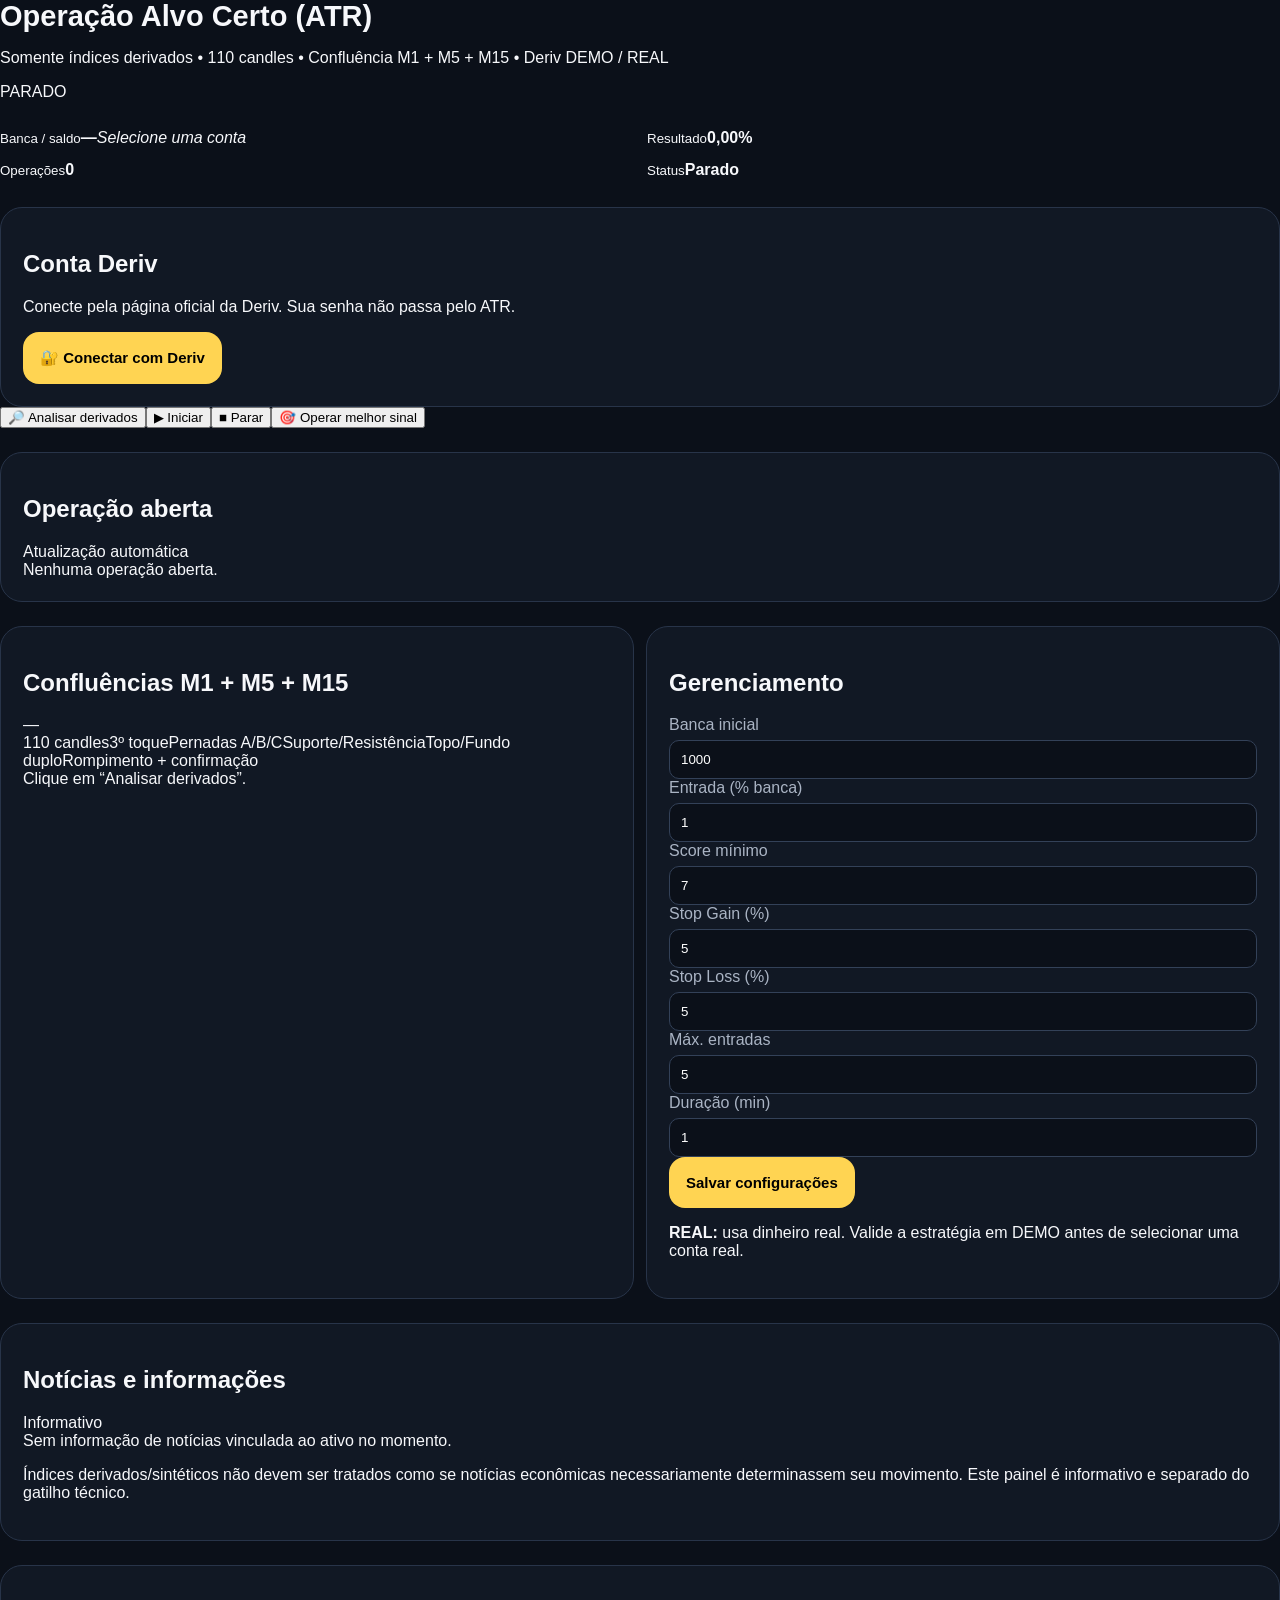
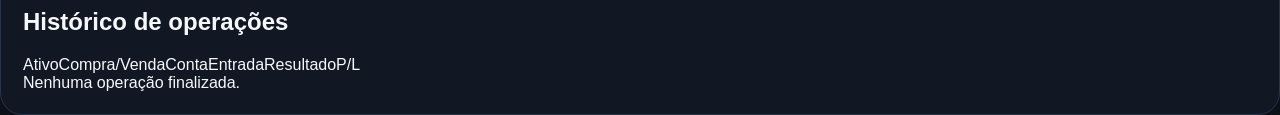
==== static/index.html @ aec1db2e "Update index.html with new structure and metadata" ====
<!doctype html><html lang="pt-BR"><head><meta charset="utf-8"><meta name="viewport" content="width=device-width,initial-scale=1"><meta name="theme-color" content="#10131a"><link rel="manifest" href="/static/manifest.json"><link rel="stylesheet" href="/static/style.css"><title>Operação Alvo Certo (ATR)</title></head><body><div class="wrap">
<header><div><h1>Operação Alvo Certo <span>(ATR)</span></h1><p>Somente índices derivados • 110 candles • Confluência M1 + M5 + M15 • Deriv DEMO / REAL</p></div><div id="robotBadge" class="badge off">PARADO</div></header>
<section class="cards"><article><small>Banca / saldo</small><strong id="balance">—</strong><em id="balanceMode">Selecione uma conta</em></article><article><small>Resultado</small><strong id="pnl">0,00%</strong></article><article><small>Operações</small><strong id="entries">0</strong></article><article><small>Status</small><strong id="status">Parado</strong></article></section>
<section class="panel account"><h2>Conta Deriv</h2><div id="derivDisconnected"><p class="note">Conecte pela página oficial da Deriv. Sua senha não passa pelo ATR.</p><button class="primary" onclick="location.href='/auth/login'">🔐 Conectar com Deriv</button></div><div id="derivConnected" style="display:none"><label>Conta<select id="derivAccount" onchange="selectDerivAccount()"></select></label><p id="accountMode" class="note">Nenhuma conta selecionada.</p><button onclick="logoutDeriv()">Desconectar</button></div></section>
<section class="toolbar"><button class="primary" onclick="scan()">🔎 Analisar derivados</button><button onclick="startRobot()">▶ Iniciar</button><button onclick="stopRobot()">■ Parar</button><button class="trade" onclick="derivTrade()">🎯 Operar melhor sinal</button></section>
<section class="open-panel panel"><div class="panel-title"><h2>Operação aberta</h2><span>Atualização automática</span></div><div id="openTrade" class="empty">Nenhuma operação aberta.</div></section>
<section class="grid"><article class="panel"><div class="panel-title"><h2>Confluências M1 + M5 + M15</h2><span id="lastScan">—</span></div><div class="strategy-tags"><span>110 candles</span><span>3º toque</span><span>Pernadas A/B/C</span><span>Suporte/Resistência</span><span>Topo/Fundo duplo</span><span>Rompimento + confirmação</span></div><div id="signals" class="signals"><div class="empty">Clique em “Analisar derivados”.</div></div></article>
<article class="panel"><h2>Gerenciamento</h2><form id="cfg" onsubmit="saveConfig(event)"><label>Banca inicial <input id="banca" type="number" step="0.01" value="1000"></label><label>Entrada (% banca) <input id="percent" type="number" step="0.1" value="1"></label><label>Score mínimo <input id="score" type="number" min="1" max="10" value="7"></label><label>Stop Gain (%) <input id="sg" type="number" step="0.1" value="5"></label><label>Stop Loss (%) <input id="sl" type="number" step="0.1" value="5"></label><label>Máx. entradas <input id="maxe" type="number" value="5"></label><label>Duração (min) <input id="dur" type="number" value="1"></label><button class="primary" type="submit">Salvar configurações</button></form><p class="note"><strong>REAL:</strong> usa dinheiro real. Valide a estratégia em DEMO antes de selecionar uma conta real.</p></article></section>
<section class="panel news"><div class="panel-title"><h2>Notícias e informações</h2><span>Informativo</span></div><div id="news"><div class="empty">Sem informação de notícias vinculada ao ativo no momento.</div></div><p class="note">Índices derivados/sintéticos não devem ser tratados como se notícias econômicas necessariamente determinassem seu movimento. Este painel é informativo e separado do gatilho técnico.</p></section>
<section class="panel"><h2>Histórico de operações</h2><div class="history-head"><span>Ativo</span><span>Compra/Venda</span><span>Conta</span><span>Entrada</span><span>Resultado</span><span>P/L</span></div><div id="history" class="history"><div class="empty">Nenhuma operação finalizada.</div></div></section>
</div><script src="/static/app.js"></script></body></html>
---- static/style.css ----
*{box-sizing:border-box}body{margin:0;background:#0b1019;color:#f7f8fb;font-family:Arial,sans-serif}main{max-width:820px;margin:auto;padding:28px 18px 60px}h1{font-size:29px;margin:0 0 5px}.sub,.muted{color:#9da9bb}.cards{display:grid;grid-template-columns:1fr 1fr;gap:14px;margin:28px 0}.cards div,.panel{background:#111824;border:1px solid #283449;border-radius:22px;padding:22px}.cards span{display:block;color:#9da9bb;margin-bottom:10px}.cards b{font-size:27px}.buttons{display:grid;grid-template-columns:2fr 1fr 1fr;gap:12px}.buttons button,.panel button{border:0;border-radius:16px;padding:17px;font-weight:700;font-size:15px;cursor:pointer}.gold{background:#ffd452}.buy{grid-column:1/-1;background:#f5f6f8;color:#121722}.buy:disabled{opacity:.4}.panel{margin-top:24px}.opp{padding:14px 0;border-bottom:1px solid #283449}.tag{display:inline-block;padding:5px 9px;border-radius:9px;background:#202b3c;font-weight:700}.grid{display:grid;grid-template-columns:1fr 1fr;gap:12px}.grid label{color:#aab4c4}.grid input{width:100%;margin-top:6px;background:#0b1019;border:1px solid #334158;border-radius:10px;padding:11px;color:white}.check{display:block;margin:18px 0}.panel button{background:#ffd452}.danger{color:#ff8c8c}#toast{position:fixed;left:50%;bottom:22px;transform:translateX(-50%);background:#202b3c;padding:12px 18px;border-radius:12px;display:none;max-width:90%}@media(max-width:600px){.cards b{font-size:22px}.buttons{grid-template-columns:1fr 1fr}.gold{grid-column:1/-1}.grid{grid-template-columns:1fr}}
.grid select{width:100%;margin-top:6px;background:#0b1019;border:1px solid #334158;border-radius:10px;padding:11px;color:white}h3{margin-top:24px}
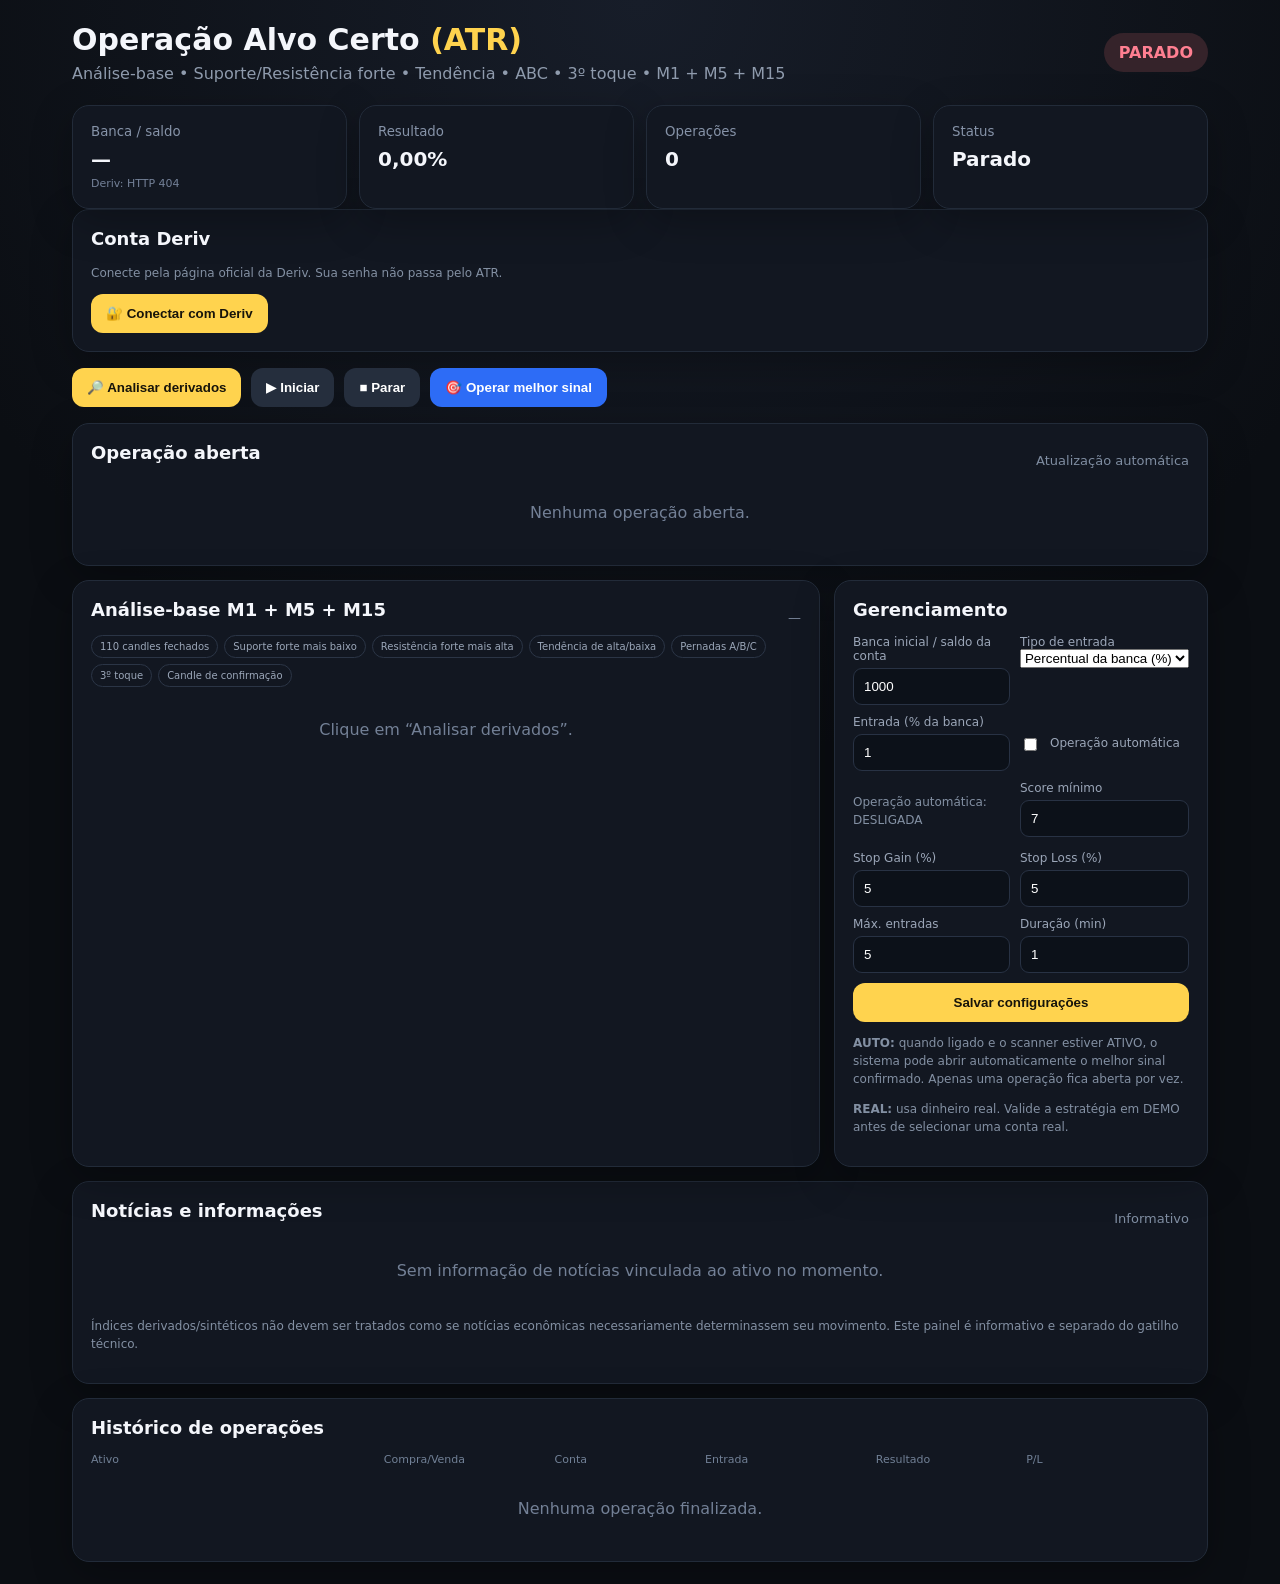
==== commit 8d836c48: "Revise index.html content and layout Updated content and structure in index.html for improved clarit" ====
--- a/static/index.html
+++ b/static/index.html
@@ -1,11 +1,141 @@
-<!doctype html><html lang="pt-BR"><head><meta charset="utf-8"><meta name="viewport" content="width=device-width,initial-scale=1"><meta name="theme-color" content="#10131a"><link rel="manifest" href="/static/manifest.json"><link rel="stylesheet" href="/static/style.css"><title>Operação Alvo Certo (ATR)</title></head><body><div class="wrap">
-<header><div><h1>Operação Alvo Certo <span>(ATR)</span></h1><p>Somente índices derivados • 110 candles • Confluência M1 + M5 + M15 • Deriv DEMO / REAL</p></div><div id="robotBadge" class="badge off">PARADO</div></header>
-<section class="cards"><article><small>Banca / saldo</small><strong id="balance">—</strong><em id="balanceMode">Selecione uma conta</em></article><article><small>Resultado</small><strong id="pnl">0,00%</strong></article><article><small>Operações</small><strong id="entries">0</strong></article><article><small>Status</small><strong id="status">Parado</strong></article></section>
-<section class="panel account"><h2>Conta Deriv</h2><div id="derivDisconnected"><p class="note">Conecte pela página oficial da Deriv. Sua senha não passa pelo ATR.</p><button class="primary" onclick="location.href='/auth/login'">🔐 Conectar com Deriv</button></div><div id="derivConnected" style="display:none"><label>Conta<select id="derivAccount" onchange="selectDerivAccount()"></select></label><p id="accountMode" class="note">Nenhuma conta selecionada.</p><button onclick="logoutDeriv()">Desconectar</button></div></section>
-<section class="toolbar"><button class="primary" onclick="scan()">🔎 Analisar derivados</button><button onclick="startRobot()">▶ Iniciar</button><button onclick="stopRobot()">■ Parar</button><button class="trade" onclick="derivTrade()">🎯 Operar melhor sinal</button></section>
-<section class="open-panel panel"><div class="panel-title"><h2>Operação aberta</h2><span>Atualização automática</span></div><div id="openTrade" class="empty">Nenhuma operação aberta.</div></section>
-<section class="grid"><article class="panel"><div class="panel-title"><h2>Confluências M1 + M5 + M15</h2><span id="lastScan">—</span></div><div class="strategy-tags"><span>110 candles</span><span>3º toque</span><span>Pernadas A/B/C</span><span>Suporte/Resistência</span><span>Topo/Fundo duplo</span><span>Rompimento + confirmação</span></div><div id="signals" class="signals"><div class="empty">Clique em “Analisar derivados”.</div></div></article>
-<article class="panel"><h2>Gerenciamento</h2><form id="cfg" onsubmit="saveConfig(event)"><label>Banca inicial <input id="banca" type="number" step="0.01" value="1000"></label><label>Entrada (% banca) <input id="percent" type="number" step="0.1" value="1"></label><label>Score mínimo <input id="score" type="number" min="1" max="10" value="7"></label><label>Stop Gain (%) <input id="sg" type="number" step="0.1" value="5"></label><label>Stop Loss (%) <input id="sl" type="number" step="0.1" value="5"></label><label>Máx. entradas <input id="maxe" type="number" value="5"></label><label>Duração (min) <input id="dur" type="number" value="1"></label><button class="primary" type="submit">Salvar configurações</button></form><p class="note"><strong>REAL:</strong> usa dinheiro real. Valide a estratégia em DEMO antes de selecionar uma conta real.</p></article></section>
-<section class="panel news"><div class="panel-title"><h2>Notícias e informações</h2><span>Informativo</span></div><div id="news"><div class="empty">Sem informação de notícias vinculada ao ativo no momento.</div></div><p class="note">Índices derivados/sintéticos não devem ser tratados como se notícias econômicas necessariamente determinassem seu movimento. Este painel é informativo e separado do gatilho técnico.</p></section>
-<section class="panel"><h2>Histórico de operações</h2><div class="history-head"><span>Ativo</span><span>Compra/Venda</span><span>Conta</span><span>Entrada</span><span>Resultado</span><span>P/L</span></div><div id="history" class="history"><div class="empty">Nenhuma operação finalizada.</div></div></section>
-</div><script src="/static/app.js"></script></body></html>
+<!doctype html>
+<html lang="pt-BR">
+<head>
+  <meta charset="utf-8">
+  <meta name="viewport" content="width=device-width,initial-scale=1">
+  <meta name="theme-color" content="#10131a">
+  <link rel="manifest" href="/static/manifest.json">
+  <link rel="stylesheet" href="/static/style.css">
+  <title>Operação Alvo Certo (ATR)</title>
+</head>
+<body>
+<div class="wrap">
+  <header>
+    <div>
+      <h1>Operação Alvo Certo <span>(ATR)</span></h1>
+      <p>Análise-base • Suporte/Resistência forte • Tendência • ABC • 3º toque • M1 + M5 + M15</p>
+    </div>
+    <div id="robotBadge" class="badge off">PARADO</div>
+  </header>
+
+  <section class="cards">
+    <article><small>Banca / saldo</small><strong id="balance">—</strong><em id="balanceMode">Selecione uma conta</em></article>
+    <article><small>Resultado</small><strong id="pnl">0,00%</strong></article>
+    <article><small>Operações</small><strong id="entries">0</strong></article>
+    <article><small>Status</small><strong id="status">Parado</strong></article>
+  </section>
+
+  <section class="panel account">
+    <h2>Conta Deriv</h2>
+    <div id="derivDisconnected">
+      <p class="note">Conecte pela página oficial da Deriv. Sua senha não passa pelo ATR.</p>
+      <button class="primary" onclick="location.href='/auth/login'">🔐 Conectar com Deriv</button>
+    </div>
+    <div id="derivConnected" style="display:none">
+      <label>Conta
+        <select id="derivAccount" onchange="selectDerivAccount()"></select>
+      </label>
+      <p id="accountMode" class="note">Nenhuma conta selecionada.</p>
+      <button onclick="logoutDeriv()">Desconectar</button>
+    </div>
+  </section>
+
+  <section class="toolbar">
+    <button class="primary" onclick="scan()">🔎 Analisar derivados</button>
+    <button onclick="startRobot()">▶ Iniciar</button>
+    <button onclick="stopRobot()">■ Parar</button>
+    <button class="trade" onclick="derivTrade()">🎯 Operar melhor sinal</button>
+  </section>
+
+  <section class="open-panel panel">
+    <div class="panel-title"><h2>Operação aberta</h2><span>Atualização automática</span></div>
+    <div id="openTrade" class="empty">Nenhuma operação aberta.</div>
+  </section>
+
+  <section class="grid">
+    <article class="panel">
+      <div class="panel-title">
+        <h2>Análise-base M1 + M5 + M15</h2>
+        <span id="lastScan">—</span>
+      </div>
+      <div class="strategy-tags">
+        <span>110 candles fechados</span>
+        <span>Suporte forte mais baixo</span>
+        <span>Resistência forte mais alta</span>
+        <span>Tendência de alta/baixa</span>
+        <span>Pernadas A/B/C</span>
+        <span>3º toque</span>
+        <span>Candle de confirmação</span>
+      </div>
+      <div id="signals" class="signals"><div class="empty">Clique em “Analisar derivados”.</div></div>
+    </article>
+
+    <article class="panel">
+      <h2>Gerenciamento</h2>
+      <form id="cfg" onsubmit="saveConfig(event)">
+        <label>Banca inicial / saldo da conta
+          <input id="banca" type="number" step="0.01" value="1000" readonly>
+        </label>
+
+        <label>Tipo de entrada
+          <select id="entradaTipo" onchange="syncEntryUI()">
+            <option value="percentual">Percentual da banca (%)</option>
+            <option value="valor">Valor fixo</option>
+          </select>
+        </label>
+
+        <label id="percentWrap">Entrada (% da banca)
+          <input id="percent" type="number" min="0.01" step="0.01" value="1">
+        </label>
+
+        <label id="valorEntradaWrap" style="display:none">Valor fixo da entrada
+          <input id="valorEntrada" type="number" min="0.01" step="0.01" value="1">
+        </label>
+
+        <label style="display:flex;align-items:center;gap:10px">
+          <input id="operacaoAutomatica" type="checkbox" style="width:auto">
+          Operação automática
+        </label>
+        <p id="autoTradeStatus" class="note">Operação automática: DESLIGADA</p>
+
+        <label>Score mínimo
+          <input id="score" type="number" min="1" max="10" value="7">
+        </label>
+        <label>Stop Gain (%)
+          <input id="sg" type="number" min="0.1" step="0.1" value="5">
+        </label>
+        <label>Stop Loss (%)
+          <input id="sl" type="number" min="0.1" step="0.1" value="5">
+        </label>
+        <label>Máx. entradas
+          <input id="maxe" type="number" min="1" value="5">
+        </label>
+        <label>Duração (min)
+          <input id="dur" type="number" min="1" value="1">
+        </label>
+
+        <button class="primary" type="submit">Salvar configurações</button>
+      </form>
+      <p class="note"><strong>AUTO:</strong> quando ligado e o scanner estiver ATIVO, o sistema pode abrir automaticamente o melhor sinal confirmado. Apenas uma operação fica aberta por vez.</p>
+      <p class="note"><strong>REAL:</strong> usa dinheiro real. Valide a estratégia em DEMO antes de selecionar uma conta real.</p>
+    </article>
+  </section>
+
+  <section class="panel news">
+    <div class="panel-title"><h2>Notícias e informações</h2><span>Informativo</span></div>
+    <div id="news"><div class="empty">Sem informação de notícias vinculada ao ativo no momento.</div></div>
+    <p class="note">Índices derivados/sintéticos não devem ser tratados como se notícias econômicas necessariamente determinassem seu movimento. Este painel é informativo e separado do gatilho técnico.</p>
+  </section>
+
+  <section class="panel">
+    <h2>Histórico de operações</h2>
+    <div class="history-head">
+      <span>Ativo</span><span>Compra/Venda</span><span>Conta</span><span>Entrada</span><span>Resultado</span><span>P/L</span>
+    </div>
+    <div id="history" class="history"><div class="empty">Nenhuma operação finalizada.</div></div>
+  </section>
+</div>
+
+<script src="/static/app.js?v=4"></script>
+</body>
+</html>
--- a/static/style.css
+++ b/static/style.css
@@ -1,2 +1,16 @@
-*{box-sizing:border-box}body{margin:0;background:#0b1019;color:#f7f8fb;font-family:Arial,sans-serif}main{max-width:820px;margin:auto;padding:28px 18px 60px}h1{font-size:29px;margin:0 0 5px}.sub,.muted{color:#9da9bb}.cards{display:grid;grid-template-columns:1fr 1fr;gap:14px;margin:28px 0}.cards div,.panel{background:#111824;border:1px solid #283449;border-radius:22px;padding:22px}.cards span{display:block;color:#9da9bb;margin-bottom:10px}.cards b{font-size:27px}.buttons{display:grid;grid-template-columns:2fr 1fr 1fr;gap:12px}.buttons button,.panel button{border:0;border-radius:16px;padding:17px;font-weight:700;font-size:15px;cursor:pointer}.gold{background:#ffd452}.buy{grid-column:1/-1;background:#f5f6f8;color:#121722}.buy:disabled{opacity:.4}.panel{margin-top:24px}.opp{padding:14px 0;border-bottom:1px solid #283449}.tag{display:inline-block;padding:5px 9px;border-radius:9px;background:#202b3c;font-weight:700}.grid{display:grid;grid-template-columns:1fr 1fr;gap:12px}.grid label{color:#aab4c4}.grid input{width:100%;margin-top:6px;background:#0b1019;border:1px solid #334158;border-radius:10px;padding:11px;color:white}.check{display:block;margin:18px 0}.panel button{background:#ffd452}.danger{color:#ff8c8c}#toast{position:fixed;left:50%;bottom:22px;transform:translateX(-50%);background:#202b3c;padding:12px 18px;border-radius:12px;display:none;max-width:90%}@media(max-width:600px){.cards b{font-size:22px}.buttons{grid-template-columns:1fr 1fr}.gold{grid-column:1/-1}.grid{grid-template-columns:1fr}}
-.grid select{width:100%;margin-top:6px;background:#0b1019;border:1px solid #334158;border-radius:10px;padding:11px;color:white}h3{margin-top:24px}
+
+:root{font-family:Inter,system-ui,Arial,sans-serif;color:#f4f6fb;background:#0b0e13}
+*{box-sizing:border-box} body{margin:0;background:radial-gradient(circle at top,#171d29,#0b0e13 45%);min-height:100vh}
+.wrap{max-width:1180px;margin:auto;padding:22px} header{display:flex;align-items:center;justify-content:space-between;gap:20px;margin-bottom:22px}
+h1{font-size:30px;margin:0}h1 span{color:#ffd34e}header p{color:#8f9bad;margin:7px 0 0}
+.badge{padding:10px 15px;border-radius:999px;font-weight:800}.badge.off{background:#35232a;color:#ff7f91}.badge.on{background:#153727;color:#55e69c}
+.cards{display:grid;grid-template-columns:repeat(4,1fr);gap:12px}.cards article,.panel{background:#121721;border:1px solid #222b39;border-radius:17px;padding:18px;box-shadow:0 12px 40px #0004}
+.cards small{display:block;color:#8693a8;margin-bottom:8px}.cards strong{font-size:20px}
+.toolbar{display:flex;gap:10px;flex-wrap:wrap;margin:16px 0}.toolbar button,button{border:0;border-radius:12px;padding:12px 15px;background:#252e3d;color:#fff;font-weight:800;cursor:pointer}
+button.primary{background:#ffd34e;color:#17140a}button.trade{background:#2d6cf6}
+.grid{display:grid;grid-template-columns:1.6fr .8fr;gap:14px;margin-bottom:14px}.panel h2{margin:0 0 15px;font-size:18px}.panel-title{display:flex;justify-content:space-between;align-items:center}.panel-title span{color:#7f8da1;font-size:13px}
+.signal{display:grid;grid-template-columns:1fr auto;gap:10px;padding:14px 0;border-bottom:1px solid #202837}.signal:last-child{border:0}.symbol{font-weight:850;font-size:17px}.meta{font-size:12px;color:#8793a5;margin-top:5px}.score{font-size:20px;font-weight:900}.call{color:#4ee89b}.put{color:#ff687b}.reasons{color:#9aa7ba;font-size:12px;margin-top:6px;line-height:1.5}
+form{display:grid;grid-template-columns:1fr 1fr;gap:10px}label{font-size:12px;color:#9ba6b8}input{width:100%;margin-top:5px;padding:10px;background:#0c1119;color:#fff;border:1px solid #283244;border-radius:9px}form button{grid-column:1/-1}
+.note{font-size:12px;color:#8390a3;line-height:1.5}.history-row{display:grid;grid-template-columns:1.4fr .8fr .8fr .8fr .8fr;gap:8px;border-bottom:1px solid #202837;padding:10px 0;font-size:13px}.empty{color:#738096;padding:25px;text-align:center}
+@media(max-width:800px){.cards{grid-template-columns:1fr 1fr}.grid{grid-template-columns:1fr}header{align-items:flex-start}h1{font-size:24px}.history-row{grid-template-columns:1fr 1fr}.history-row span:nth-child(n+3){font-size:12px}.toolbar button{flex:1 1 45%}}
+.cards article em{display:block;color:#748198;font-size:11px;font-style:normal;margin-top:6px}.account{margin-bottom:16px}.account select{width:100%;margin-top:6px;padding:11px;background:#0c1119;color:#fff;border:1px solid #283244;border-radius:9px}.open-panel{margin-bottom:14px}.open-trade{display:grid;grid-template-columns:repeat(5,1fr);gap:10px}.open-trade>div{background:#0c1119;border:1px solid #263043;border-radius:12px;padding:12px}.open-trade small,.open-trade span{display:block;color:#7f8da1;font-size:11px}.open-trade strong{display:block;margin:6px 0;font-size:16px}.strategy-tags{display:flex;gap:6px;flex-wrap:wrap;margin-bottom:8px}.strategy-tags span{font-size:10px;padding:5px 8px;border:1px solid #2b3546;border-radius:999px;color:#9ba7b9}.news{margin-bottom:14px}.news-item{padding:10px 0;border-bottom:1px solid #202837}.news-item span{float:right;color:#7f8da1;font-size:11px}.news-item p{color:#9aa7ba;font-size:12px}.history-head,.history-row{display:grid;grid-template-columns:1.4fr .8fr .7fr .8fr .7fr .8fr;gap:8px}.history-head{color:#718096;font-size:11px;padding:0 0 8px}.history-row{border-bottom:1px solid #202837;padding:10px 0;font-size:13px}@media(max-width:800px){.open-trade{grid-template-columns:1fr 1fr}.history-head{display:none}.history-row{grid-template-columns:1fr 1fr}.open-trade>div:last-child{grid-column:1/-1}}
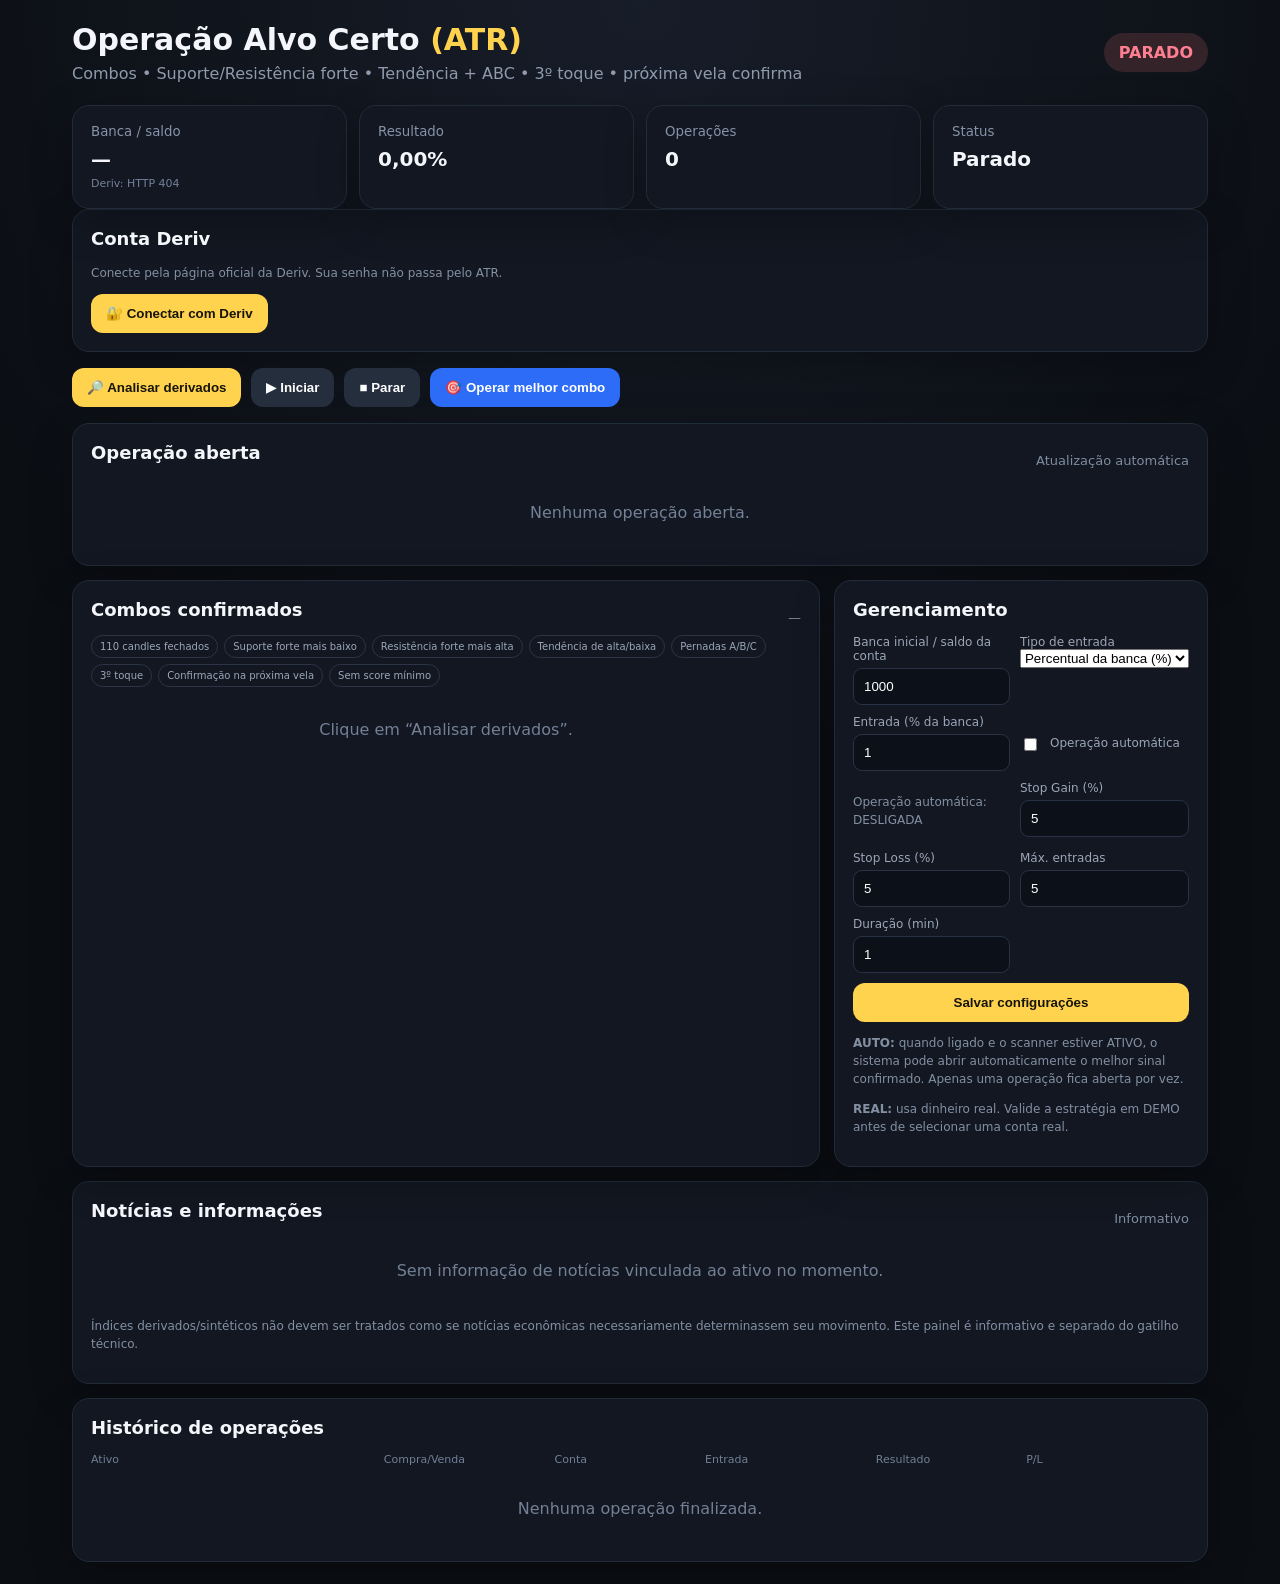
==== commit c79816b5: "Update index.html content and script version" ====
--- a/static/index.html
+++ b/static/index.html
@@ -13,7 +13,7 @@
   <header>
     <div>
       <h1>Operação Alvo Certo <span>(ATR)</span></h1>
-      <p>Análise-base • Suporte/Resistência forte • Tendência • ABC • 3º toque • M1 + M5 + M15</p>
+      <p>Combos • Suporte/Resistência forte • Tendência + ABC • 3º toque • próxima vela confirma</p>
     </div>
     <div id="robotBadge" class="badge off">PARADO</div>
   </header>
@@ -44,7 +44,7 @@
     <button class="primary" onclick="scan()">🔎 Analisar derivados</button>
     <button onclick="startRobot()">▶ Iniciar</button>
     <button onclick="stopRobot()">■ Parar</button>
-    <button class="trade" onclick="derivTrade()">🎯 Operar melhor sinal</button>
+    <button class="trade" onclick="derivTrade()">🎯 Operar melhor combo</button>
   </section>
 
   <section class="open-panel panel">
@@ -55,7 +55,7 @@
   <section class="grid">
     <article class="panel">
       <div class="panel-title">
-        <h2>Análise-base M1 + M5 + M15</h2>
+        <h2>Combos confirmados</h2>
         <span id="lastScan">—</span>
       </div>
       <div class="strategy-tags">
@@ -65,7 +65,7 @@
         <span>Tendência de alta/baixa</span>
         <span>Pernadas A/B/C</span>
         <span>3º toque</span>
-        <span>Candle de confirmação</span>
+        <span>Confirmação na próxima vela</span><span>Sem score mínimo</span>
       </div>
       <div id="signals" class="signals"><div class="empty">Clique em “Analisar derivados”.</div></div>
     </article>
@@ -97,10 +97,6 @@
           Operação automática
         </label>
         <p id="autoTradeStatus" class="note">Operação automática: DESLIGADA</p>
-
-        <label>Score mínimo
-          <input id="score" type="number" min="1" max="10" value="7">
-        </label>
         <label>Stop Gain (%)
           <input id="sg" type="number" min="0.1" step="0.1" value="5">
         </label>
@@ -136,6 +132,6 @@
   </section>
 </div>
 
-<script src="/static/app.js?v=4"></script>
+<script src="/static/app.js?v=5"></script>
 </body>
 </html>
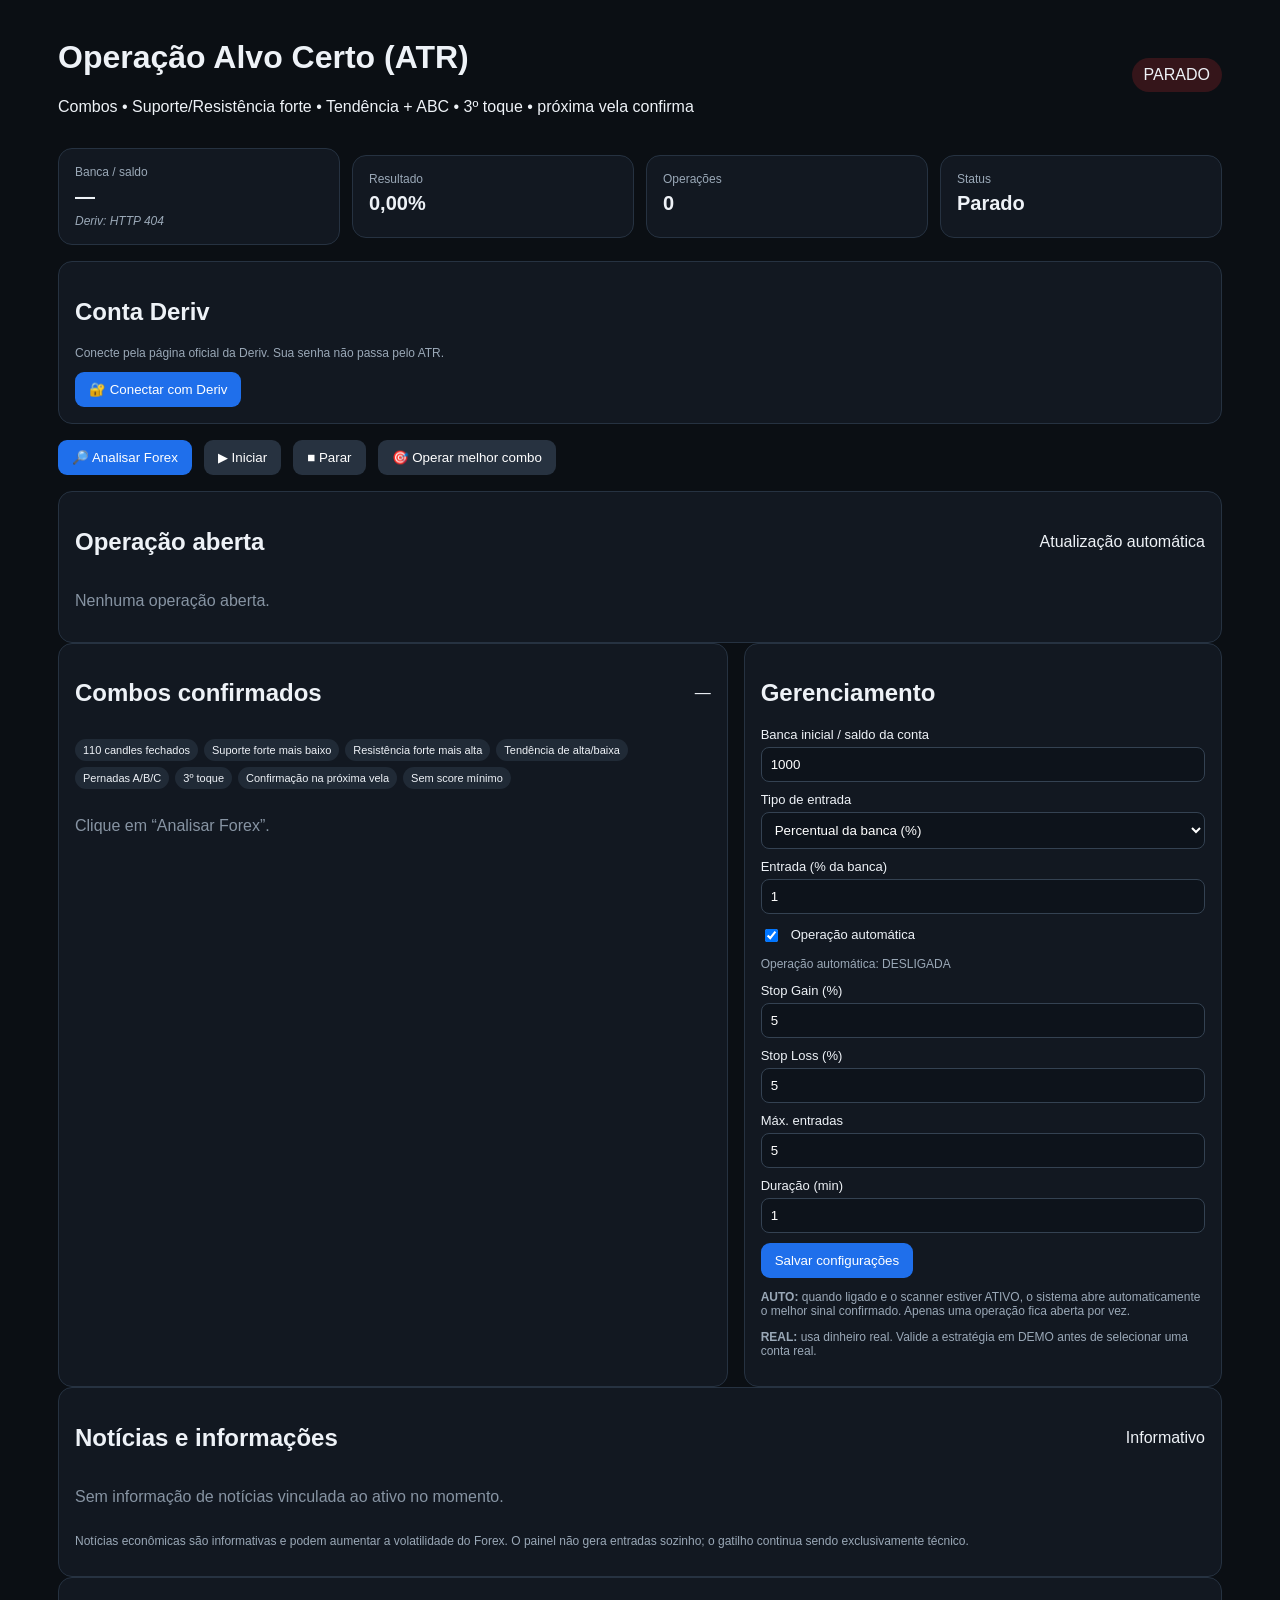
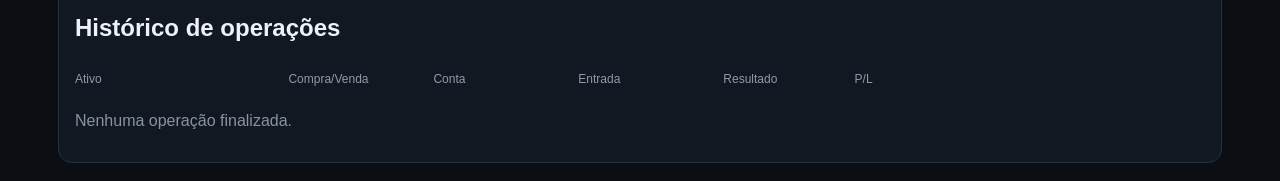
==== commit ae205225: "Update text for Forex analysis and auto operation" ====
--- a/static/index.html
+++ b/static/index.html
@@ -41,7 +41,7 @@
   </section>
 
   <section class="toolbar">
-    <button class="primary" onclick="scan()">🔎 Analisar derivados</button>
+    <button class="primary" onclick="scan()">🔎 Analisar Forex</button>
     <button onclick="startRobot()">▶ Iniciar</button>
     <button onclick="stopRobot()">■ Parar</button>
     <button class="trade" onclick="derivTrade()">🎯 Operar melhor combo</button>
@@ -67,7 +67,7 @@
         <span>3º toque</span>
         <span>Confirmação na próxima vela</span><span>Sem score mínimo</span>
       </div>
-      <div id="signals" class="signals"><div class="empty">Clique em “Analisar derivados”.</div></div>
+      <div id="signals" class="signals"><div class="empty">Clique em “Analisar Forex”.</div></div>
     </article>
 
     <article class="panel">
@@ -93,7 +93,7 @@
         </label>
 
         <label style="display:flex;align-items:center;gap:10px">
-          <input id="operacaoAutomatica" type="checkbox" style="width:auto">
+          <input id="operacaoAutomatica" type="checkbox" style="width:auto" checked>
           Operação automática
         </label>
         <p id="autoTradeStatus" class="note">Operação automática: DESLIGADA</p>
@@ -112,7 +112,7 @@
 
         <button class="primary" type="submit">Salvar configurações</button>
       </form>
-      <p class="note"><strong>AUTO:</strong> quando ligado e o scanner estiver ATIVO, o sistema pode abrir automaticamente o melhor sinal confirmado. Apenas uma operação fica aberta por vez.</p>
+      <p class="note"><strong>AUTO:</strong> quando ligado e o scanner estiver ATIVO, o sistema abre automaticamente o melhor sinal confirmado. Apenas uma operação fica aberta por vez.</p>
       <p class="note"><strong>REAL:</strong> usa dinheiro real. Valide a estratégia em DEMO antes de selecionar uma conta real.</p>
     </article>
   </section>
@@ -120,7 +120,7 @@
   <section class="panel news">
     <div class="panel-title"><h2>Notícias e informações</h2><span>Informativo</span></div>
     <div id="news"><div class="empty">Sem informação de notícias vinculada ao ativo no momento.</div></div>
-    <p class="note">Índices derivados/sintéticos não devem ser tratados como se notícias econômicas necessariamente determinassem seu movimento. Este painel é informativo e separado do gatilho técnico.</p>
+    <p class="note">Notícias econômicas são informativas e podem aumentar a volatilidade do Forex. O painel não gera entradas sozinho; o gatilho continua sendo exclusivamente técnico.</p>
   </section>
 
   <section class="panel">
--- a/static/style.css
+++ b/static/style.css
@@ -1,16 +1 @@
-
-:root{font-family:Inter,system-ui,Arial,sans-serif;color:#f4f6fb;background:#0b0e13}
-*{box-sizing:border-box} body{margin:0;background:radial-gradient(circle at top,#171d29,#0b0e13 45%);min-height:100vh}
-.wrap{max-width:1180px;margin:auto;padding:22px} header{display:flex;align-items:center;justify-content:space-between;gap:20px;margin-bottom:22px}
-h1{font-size:30px;margin:0}h1 span{color:#ffd34e}header p{color:#8f9bad;margin:7px 0 0}
-.badge{padding:10px 15px;border-radius:999px;font-weight:800}.badge.off{background:#35232a;color:#ff7f91}.badge.on{background:#153727;color:#55e69c}
-.cards{display:grid;grid-template-columns:repeat(4,1fr);gap:12px}.cards article,.panel{background:#121721;border:1px solid #222b39;border-radius:17px;padding:18px;box-shadow:0 12px 40px #0004}
-.cards small{display:block;color:#8693a8;margin-bottom:8px}.cards strong{font-size:20px}
-.toolbar{display:flex;gap:10px;flex-wrap:wrap;margin:16px 0}.toolbar button,button{border:0;border-radius:12px;padding:12px 15px;background:#252e3d;color:#fff;font-weight:800;cursor:pointer}
-button.primary{background:#ffd34e;color:#17140a}button.trade{background:#2d6cf6}
-.grid{display:grid;grid-template-columns:1.6fr .8fr;gap:14px;margin-bottom:14px}.panel h2{margin:0 0 15px;font-size:18px}.panel-title{display:flex;justify-content:space-between;align-items:center}.panel-title span{color:#7f8da1;font-size:13px}
-.signal{display:grid;grid-template-columns:1fr auto;gap:10px;padding:14px 0;border-bottom:1px solid #202837}.signal:last-child{border:0}.symbol{font-weight:850;font-size:17px}.meta{font-size:12px;color:#8793a5;margin-top:5px}.score{font-size:20px;font-weight:900}.call{color:#4ee89b}.put{color:#ff687b}.reasons{color:#9aa7ba;font-size:12px;margin-top:6px;line-height:1.5}
-form{display:grid;grid-template-columns:1fr 1fr;gap:10px}label{font-size:12px;color:#9ba6b8}input{width:100%;margin-top:5px;padding:10px;background:#0c1119;color:#fff;border:1px solid #283244;border-radius:9px}form button{grid-column:1/-1}
-.note{font-size:12px;color:#8390a3;line-height:1.5}.history-row{display:grid;grid-template-columns:1.4fr .8fr .8fr .8fr .8fr;gap:8px;border-bottom:1px solid #202837;padding:10px 0;font-size:13px}.empty{color:#738096;padding:25px;text-align:center}
-@media(max-width:800px){.cards{grid-template-columns:1fr 1fr}.grid{grid-template-columns:1fr}header{align-items:flex-start}h1{font-size:24px}.history-row{grid-template-columns:1fr 1fr}.history-row span:nth-child(n+3){font-size:12px}.toolbar button{flex:1 1 45%}}
-.cards article em{display:block;color:#748198;font-size:11px;font-style:normal;margin-top:6px}.account{margin-bottom:16px}.account select{width:100%;margin-top:6px;padding:11px;background:#0c1119;color:#fff;border:1px solid #283244;border-radius:9px}.open-panel{margin-bottom:14px}.open-trade{display:grid;grid-template-columns:repeat(5,1fr);gap:10px}.open-trade>div{background:#0c1119;border:1px solid #263043;border-radius:12px;padding:12px}.open-trade small,.open-trade span{display:block;color:#7f8da1;font-size:11px}.open-trade strong{display:block;margin:6px 0;font-size:16px}.strategy-tags{display:flex;gap:6px;flex-wrap:wrap;margin-bottom:8px}.strategy-tags span{font-size:10px;padding:5px 8px;border:1px solid #2b3546;border-radius:999px;color:#9ba7b9}.news{margin-bottom:14px}.news-item{padding:10px 0;border-bottom:1px solid #202837}.news-item span{float:right;color:#7f8da1;font-size:11px}.news-item p{color:#9aa7ba;font-size:12px}.history-head,.history-row{display:grid;grid-template-columns:1.4fr .8fr .7fr .8fr .7fr .8fr;gap:8px}.history-head{color:#718096;font-size:11px;padding:0 0 8px}.history-row{border-bottom:1px solid #202837;padding:10px 0;font-size:13px}@media(max-width:800px){.open-trade{grid-template-columns:1fr 1fr}.history-head{display:none}.history-row{grid-template-columns:1fr 1fr}.open-trade>div:last-child{grid-column:1/-1}}
+*{box-sizing:border-box}body{margin:0;background:#0b0f14;color:#eef2f7;font-family:Arial,sans-serif}.wrap{max-width:1200px;margin:auto;padding:18px}header,.panel-title,.toolbar,.cards{display:flex;gap:12px;align-items:center;justify-content:space-between}.cards{display:grid;grid-template-columns:repeat(4,1fr);margin:16px 0}.cards article,.panel{background:#121821;border:1px solid #263241;border-radius:14px;padding:16px}.cards article{min-height:80px}.cards small,.cards em,.open-trade span,.meta,.note,.news-item span{display:block;color:#9aa8b7;font-size:12px}.cards strong{display:block;font-size:20px;margin:6px 0}.badge{padding:8px 12px;border-radius:999px;background:#35151a}.badge.on{background:#12351f}.toolbar{justify-content:flex-start;flex-wrap:wrap;margin:16px 0}.toolbar button,button{border:0;border-radius:9px;padding:10px 14px;background:#273240;color:#fff;cursor:pointer}.toolbar .primary,.primary{background:#1f6feb}.trade{background:#7c4dff}.grid{display:grid;grid-template-columns:1.4fr 1fr;gap:16px}.strategy-tags{display:flex;gap:6px;flex-wrap:wrap;margin:12px 0}.strategy-tags span{background:#202a36;border-radius:999px;padding:5px 8px;font-size:11px}.signal,.history-row,.news-item,.open-trade{padding:12px 0;border-bottom:1px solid #263241}.signal:last-child,.history-row:last-child,.news-item:last-child{border-bottom:0}.call{color:#42d77d}.put{color:#ff6675}.empty{color:#8794a3;padding:16px 0}label{display:block;margin:10px 0;font-size:13px}input,select{width:100%;padding:9px;border-radius:8px;border:1px solid #344252;background:#0d131b;color:#fff;margin-top:5px}.history-head,.history-row{display:grid;grid-template-columns:1.5fr 1fr 1fr 1fr .9fr 1fr 1.5fr;gap:8px;align-items:center;font-size:12px}.history-head{color:#8e9bab;padding:10px 0}.news-item strong{display:block}.news-item p{margin:6px 0;color:#c5ced8;font-size:13px}@media(max-width:800px){.cards,.grid{grid-template-columns:1fr 1fr}.grid{display:block}.panel{margin:12px 0}.history-head{display:none}.history-row{grid-template-columns:1fr 1fr}.history-row small{grid-column:1/-1}}
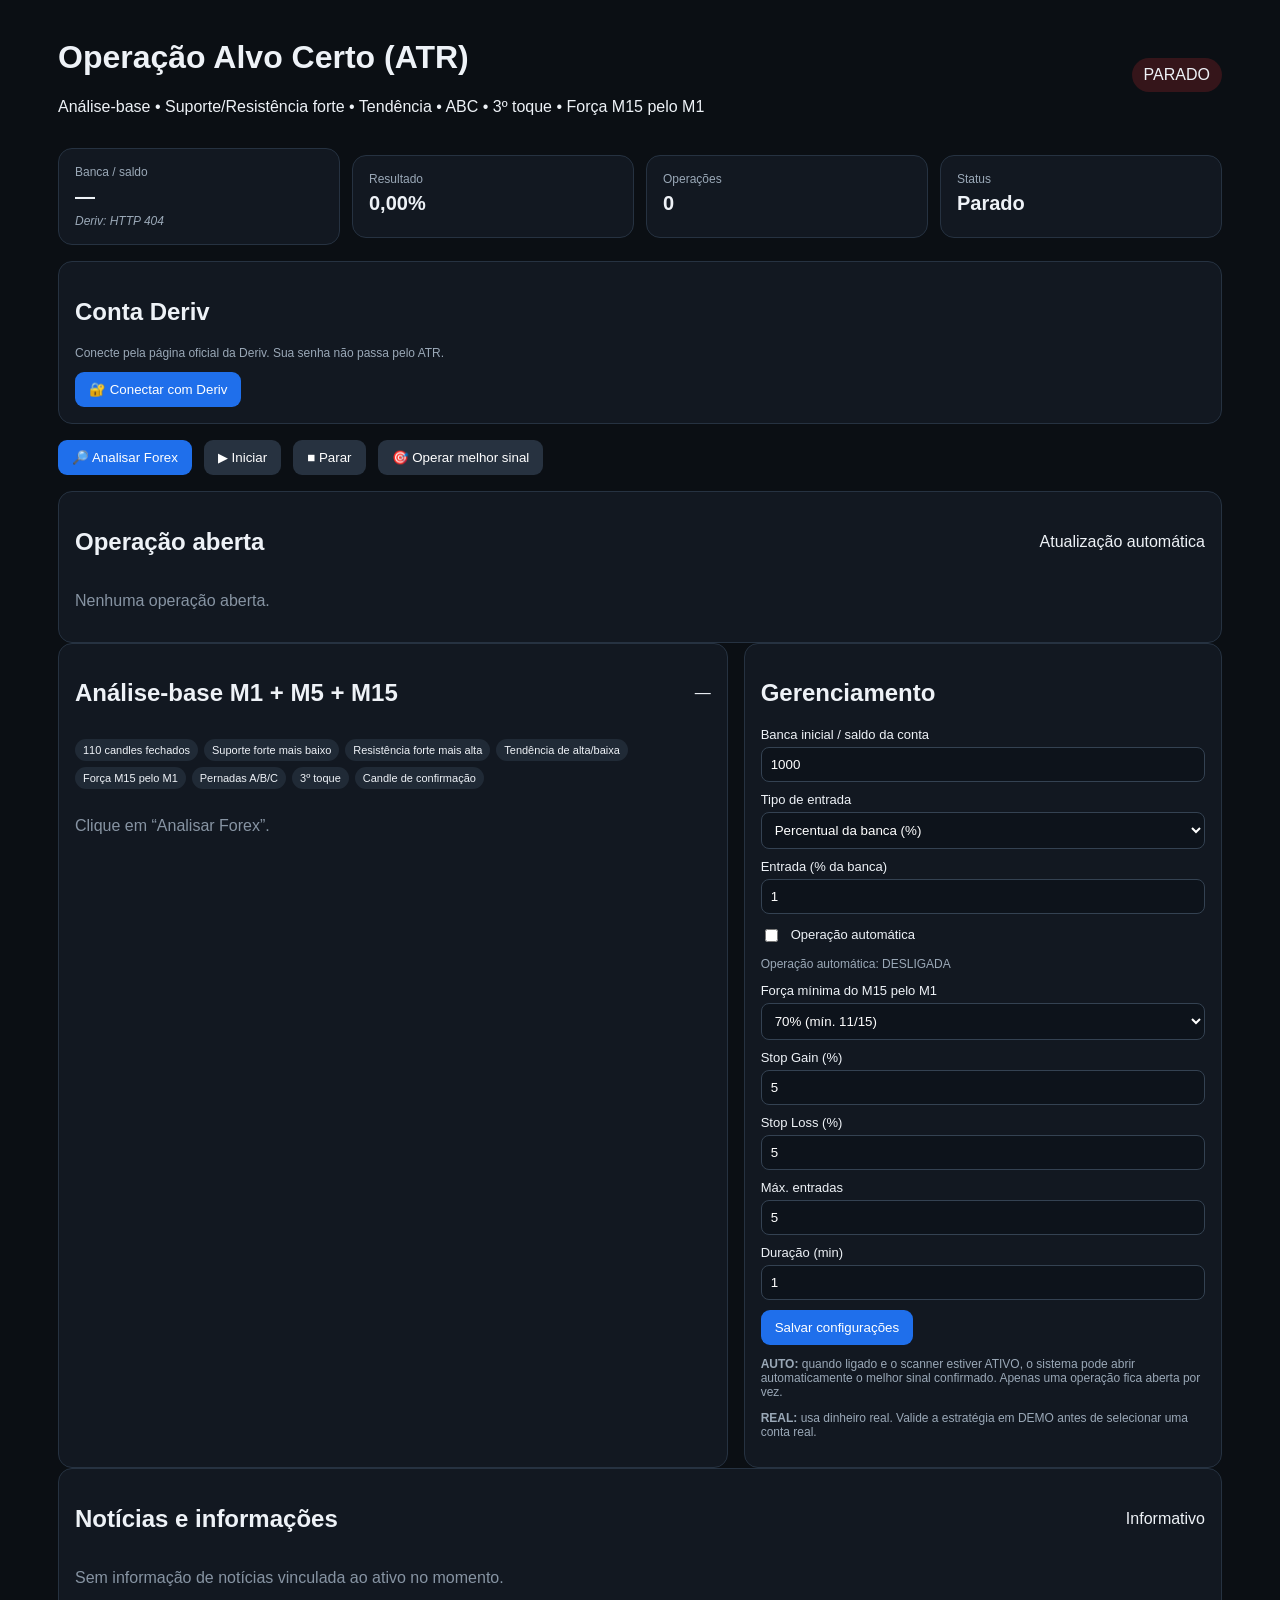
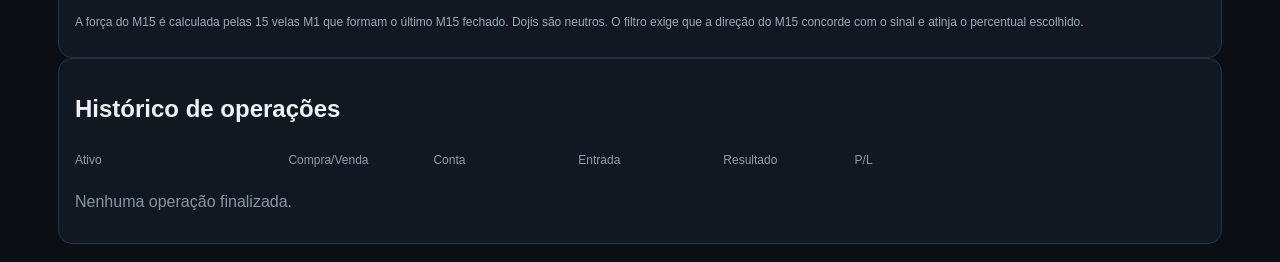
==== commit d8ec1904: "Update text and button labels in index.html" ====
--- a/static/index.html
+++ b/static/index.html
@@ -13,7 +13,7 @@
   <header>
     <div>
       <h1>Operação Alvo Certo <span>(ATR)</span></h1>
-      <p>Combos • Suporte/Resistência forte • Tendência + ABC • 3º toque • próxima vela confirma</p>
+      <p>Análise-base • Suporte/Resistência forte • Tendência • ABC • 3º toque • Força M15 pelo M1</p>
     </div>
     <div id="robotBadge" class="badge off">PARADO</div>
   </header>
@@ -44,7 +44,7 @@
     <button class="primary" onclick="scan()">🔎 Analisar Forex</button>
     <button onclick="startRobot()">▶ Iniciar</button>
     <button onclick="stopRobot()">■ Parar</button>
-    <button class="trade" onclick="derivTrade()">🎯 Operar melhor combo</button>
+    <button class="trade" onclick="derivTrade()">🎯 Operar melhor sinal</button>
   </section>
 
   <section class="open-panel panel">
@@ -55,7 +55,7 @@
   <section class="grid">
     <article class="panel">
       <div class="panel-title">
-        <h2>Combos confirmados</h2>
+        <h2>Análise-base M1 + M5 + M15</h2>
         <span id="lastScan">—</span>
       </div>
       <div class="strategy-tags">
@@ -63,9 +63,10 @@
         <span>Suporte forte mais baixo</span>
         <span>Resistência forte mais alta</span>
         <span>Tendência de alta/baixa</span>
+        <span>Força M15 pelo M1</span>
         <span>Pernadas A/B/C</span>
         <span>3º toque</span>
-        <span>Confirmação na próxima vela</span><span>Sem score mínimo</span>
+        <span>Candle de confirmação</span>
       </div>
       <div id="signals" class="signals"><div class="empty">Clique em “Analisar Forex”.</div></div>
     </article>
@@ -93,10 +94,20 @@
         </label>
 
         <label style="display:flex;align-items:center;gap:10px">
-          <input id="operacaoAutomatica" type="checkbox" style="width:auto" checked>
+          <input id="operacaoAutomatica" type="checkbox" style="width:auto">
           Operação automática
         </label>
         <p id="autoTradeStatus" class="note">Operação automática: DESLIGADA</p>
+
+        <label>Força mínima do M15 pelo M1
+          <select id="forcaM15">
+            <option value="60">60% (mín. 9/15)</option>
+            <option value="70" selected>70% (mín. 11/15)</option>
+            <option value="80">80% (mín. 12/15)</option>
+            <option value="90">90% (mín. 14/15)</option>
+            <option value="100">100% (15/15)</option>
+          </select>
+        </label>
         <label>Stop Gain (%)
           <input id="sg" type="number" min="0.1" step="0.1" value="5">
         </label>
@@ -112,7 +123,7 @@
 
         <button class="primary" type="submit">Salvar configurações</button>
       </form>
-      <p class="note"><strong>AUTO:</strong> quando ligado e o scanner estiver ATIVO, o sistema abre automaticamente o melhor sinal confirmado. Apenas uma operação fica aberta por vez.</p>
+      <p class="note"><strong>AUTO:</strong> quando ligado e o scanner estiver ATIVO, o sistema pode abrir automaticamente o melhor sinal confirmado. Apenas uma operação fica aberta por vez.</p>
       <p class="note"><strong>REAL:</strong> usa dinheiro real. Valide a estratégia em DEMO antes de selecionar uma conta real.</p>
     </article>
   </section>
@@ -120,7 +131,7 @@
   <section class="panel news">
     <div class="panel-title"><h2>Notícias e informações</h2><span>Informativo</span></div>
     <div id="news"><div class="empty">Sem informação de notícias vinculada ao ativo no momento.</div></div>
-    <p class="note">Notícias econômicas são informativas e podem aumentar a volatilidade do Forex. O painel não gera entradas sozinho; o gatilho continua sendo exclusivamente técnico.</p>
+    <p class="note">A força do M15 é calculada pelas 15 velas M1 que formam o último M15 fechado. Dojis são neutros. O filtro exige que a direção do M15 concorde com o sinal e atinja o percentual escolhido.</p>
   </section>
 
   <section class="panel">
@@ -132,6 +143,6 @@
   </section>
 </div>
 
-<script src="/static/app.js?v=5"></script>
+<script src="/static/app.js?v=4"></script>
 </body>
 </html>
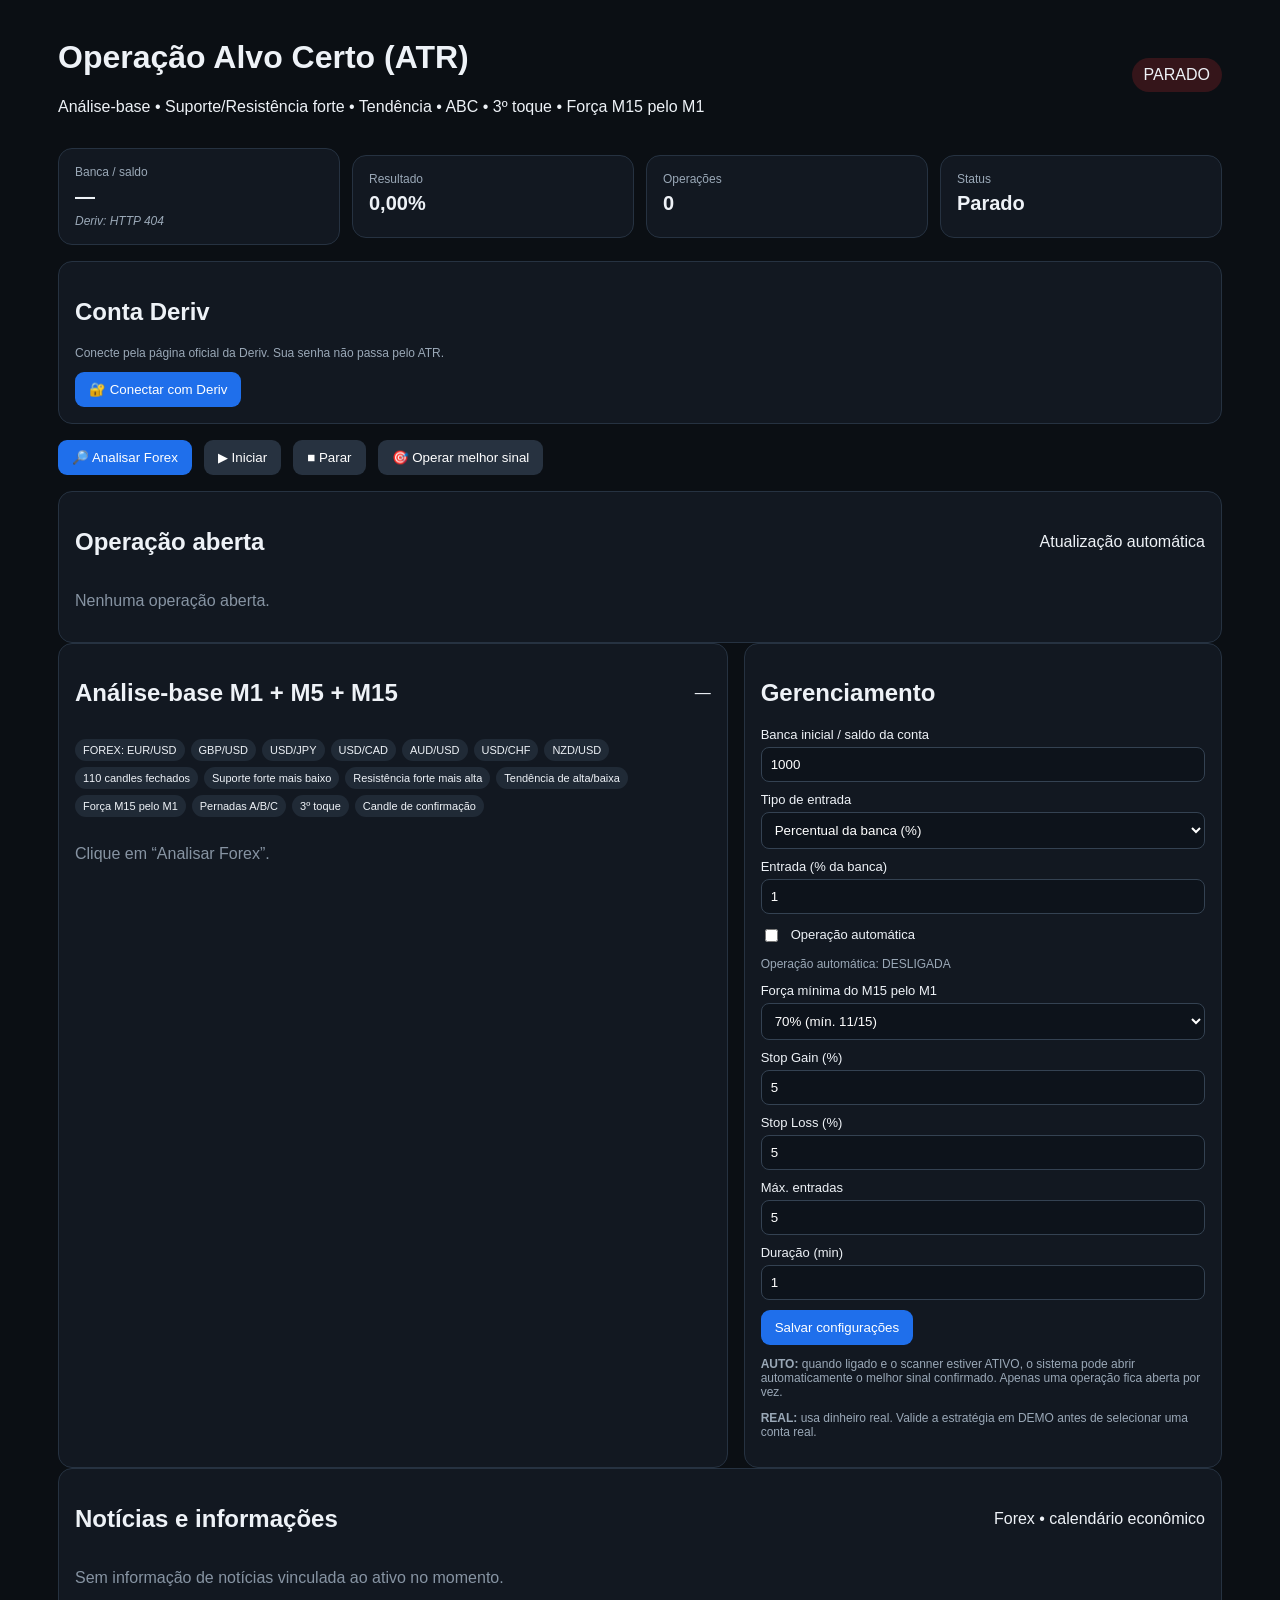
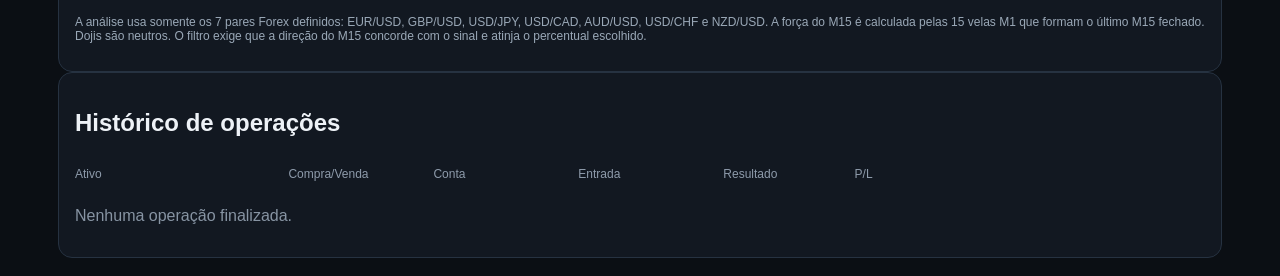
==== commit db406ece: "Modify Forex pairs and news information Updated Forex pairs and news section details." ====
--- a/static/index.html
+++ b/static/index.html
@@ -59,6 +59,7 @@
         <span id="lastScan">—</span>
       </div>
       <div class="strategy-tags">
+        <span>FOREX: EUR/USD</span><span>GBP/USD</span><span>USD/JPY</span><span>USD/CAD</span><span>AUD/USD</span><span>USD/CHF</span><span>NZD/USD</span>
         <span>110 candles fechados</span>
         <span>Suporte forte mais baixo</span>
         <span>Resistência forte mais alta</span>
@@ -129,9 +130,9 @@
   </section>
 
   <section class="panel news">
-    <div class="panel-title"><h2>Notícias e informações</h2><span>Informativo</span></div>
+    <div class="panel-title"><h2>Notícias e informações</h2><span>Forex • calendário econômico</span></div>
     <div id="news"><div class="empty">Sem informação de notícias vinculada ao ativo no momento.</div></div>
-    <p class="note">A força do M15 é calculada pelas 15 velas M1 que formam o último M15 fechado. Dojis são neutros. O filtro exige que a direção do M15 concorde com o sinal e atinja o percentual escolhido.</p>
+    <p class="note">A análise usa somente os 7 pares Forex definidos: EUR/USD, GBP/USD, USD/JPY, USD/CAD, AUD/USD, USD/CHF e NZD/USD. A força do M15 é calculada pelas 15 velas M1 que formam o último M15 fechado. Dojis são neutros. O filtro exige que a direção do M15 concorde com o sinal e atinja o percentual escolhido.</p>
   </section>
 
   <section class="panel">
@@ -143,6 +144,6 @@
   </section>
 </div>
 
-<script src="/static/app.js?v=4"></script>
+<script src="/static/app.js?v=5"></script>
 </body>
 </html>
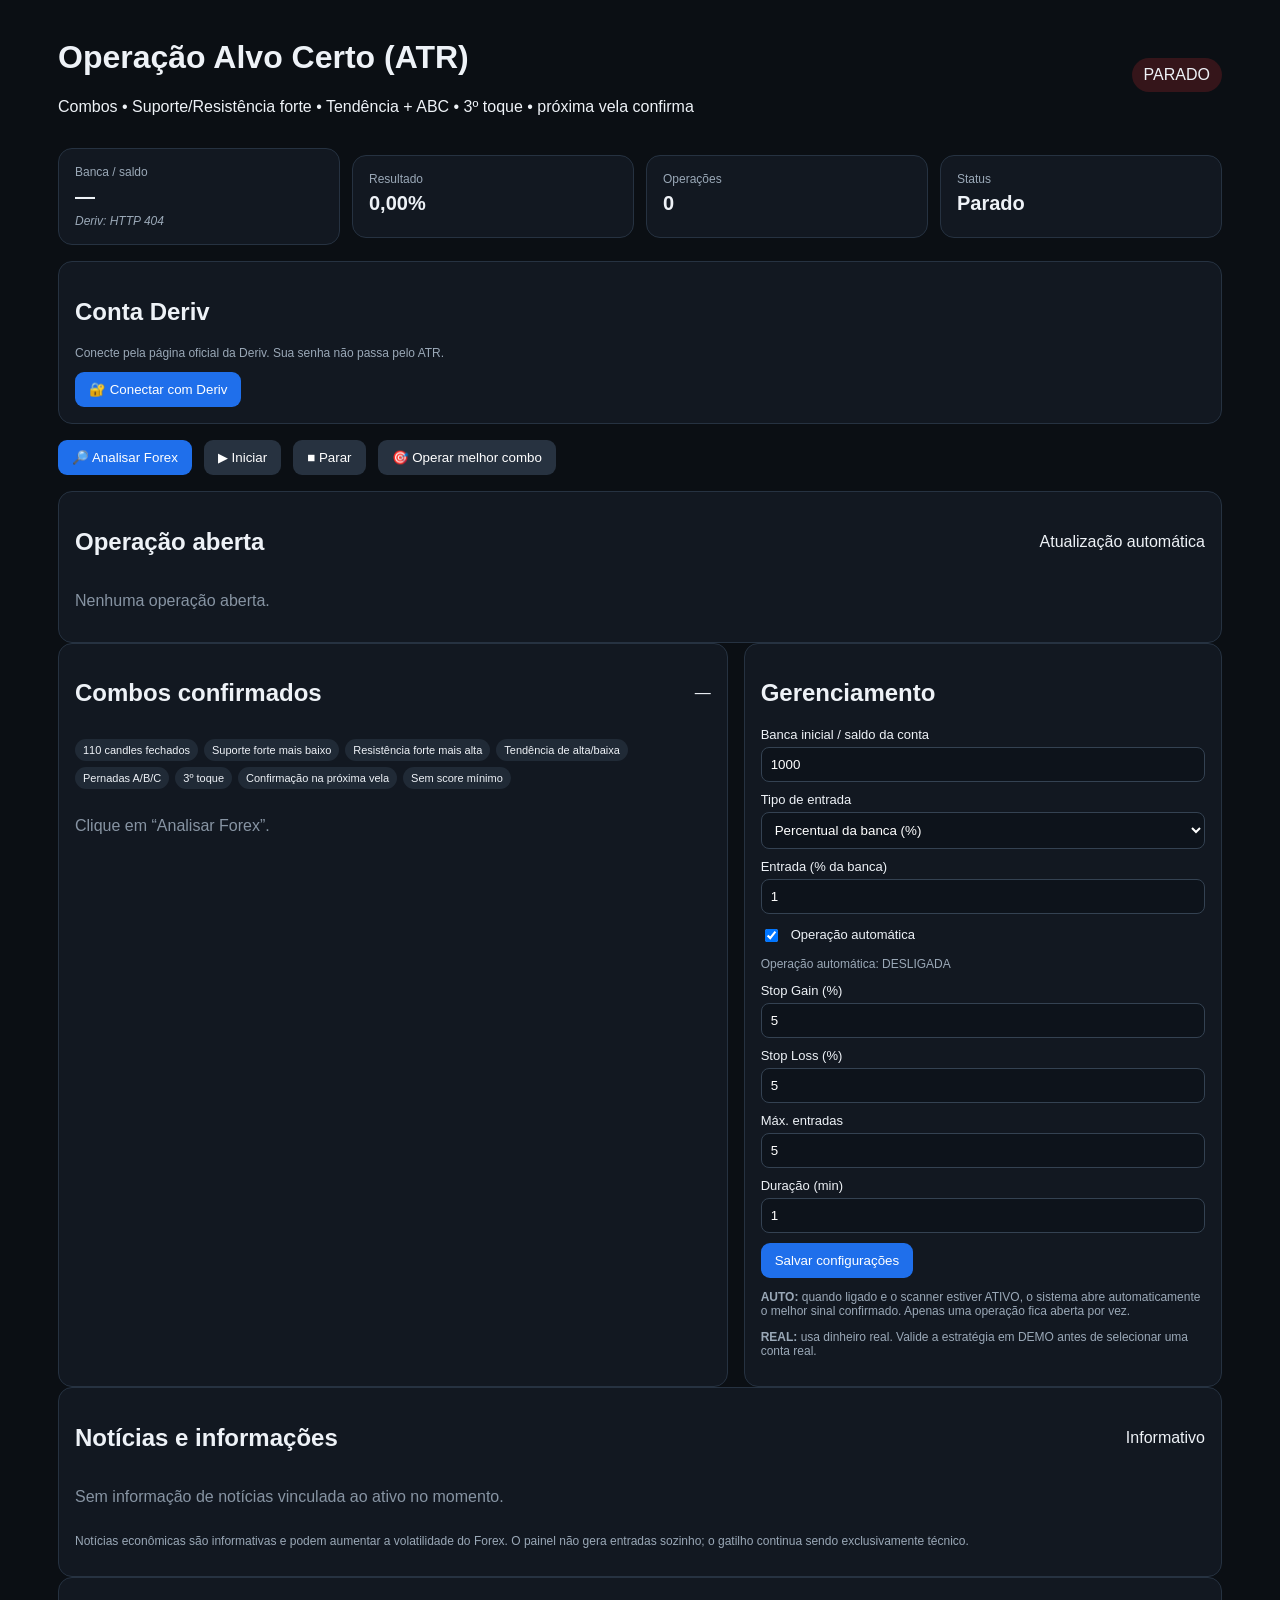
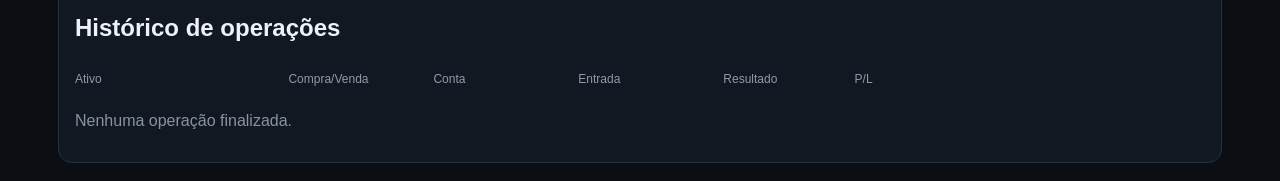
==== commit 86d0144f: "Update text content in index.html" ====
--- a/static/index.html
+++ b/static/index.html
@@ -13,7 +13,7 @@
   <header>
     <div>
       <h1>Operação Alvo Certo <span>(ATR)</span></h1>
-      <p>Análise-base • Suporte/Resistência forte • Tendência • ABC • 3º toque • Força M15 pelo M1</p>
+      <p>Combos • Suporte/Resistência forte • Tendência + ABC • 3º toque • próxima vela confirma</p>
     </div>
     <div id="robotBadge" class="badge off">PARADO</div>
   </header>
@@ -44,7 +44,7 @@
     <button class="primary" onclick="scan()">🔎 Analisar Forex</button>
     <button onclick="startRobot()">▶ Iniciar</button>
     <button onclick="stopRobot()">■ Parar</button>
-    <button class="trade" onclick="derivTrade()">🎯 Operar melhor sinal</button>
+    <button class="trade" onclick="derivTrade()">🎯 Operar melhor combo</button>
   </section>
 
   <section class="open-panel panel">
@@ -55,19 +55,17 @@
   <section class="grid">
     <article class="panel">
       <div class="panel-title">
-        <h2>Análise-base M1 + M5 + M15</h2>
+        <h2>Combos confirmados</h2>
         <span id="lastScan">—</span>
       </div>
       <div class="strategy-tags">
-        <span>FOREX: EUR/USD</span><span>GBP/USD</span><span>USD/JPY</span><span>USD/CAD</span><span>AUD/USD</span><span>USD/CHF</span><span>NZD/USD</span>
         <span>110 candles fechados</span>
         <span>Suporte forte mais baixo</span>
         <span>Resistência forte mais alta</span>
         <span>Tendência de alta/baixa</span>
-        <span>Força M15 pelo M1</span>
         <span>Pernadas A/B/C</span>
         <span>3º toque</span>
-        <span>Candle de confirmação</span>
+        <span>Confirmação na próxima vela</span><span>Sem score mínimo</span>
       </div>
       <div id="signals" class="signals"><div class="empty">Clique em “Analisar Forex”.</div></div>
     </article>
@@ -95,20 +93,10 @@
         </label>
 
         <label style="display:flex;align-items:center;gap:10px">
-          <input id="operacaoAutomatica" type="checkbox" style="width:auto">
+          <input id="operacaoAutomatica" type="checkbox" style="width:auto" checked>
           Operação automática
         </label>
         <p id="autoTradeStatus" class="note">Operação automática: DESLIGADA</p>
-
-        <label>Força mínima do M15 pelo M1
-          <select id="forcaM15">
-            <option value="60">60% (mín. 9/15)</option>
-            <option value="70" selected>70% (mín. 11/15)</option>
-            <option value="80">80% (mín. 12/15)</option>
-            <option value="90">90% (mín. 14/15)</option>
-            <option value="100">100% (15/15)</option>
-          </select>
-        </label>
         <label>Stop Gain (%)
           <input id="sg" type="number" min="0.1" step="0.1" value="5">
         </label>
@@ -124,15 +112,15 @@
 
         <button class="primary" type="submit">Salvar configurações</button>
       </form>
-      <p class="note"><strong>AUTO:</strong> quando ligado e o scanner estiver ATIVO, o sistema pode abrir automaticamente o melhor sinal confirmado. Apenas uma operação fica aberta por vez.</p>
+      <p class="note"><strong>AUTO:</strong> quando ligado e o scanner estiver ATIVO, o sistema abre automaticamente o melhor sinal confirmado. Apenas uma operação fica aberta por vez.</p>
       <p class="note"><strong>REAL:</strong> usa dinheiro real. Valide a estratégia em DEMO antes de selecionar uma conta real.</p>
     </article>
   </section>
 
   <section class="panel news">
-    <div class="panel-title"><h2>Notícias e informações</h2><span>Forex • calendário econômico</span></div>
+    <div class="panel-title"><h2>Notícias e informações</h2><span>Informativo</span></div>
     <div id="news"><div class="empty">Sem informação de notícias vinculada ao ativo no momento.</div></div>
-    <p class="note">A análise usa somente os 7 pares Forex definidos: EUR/USD, GBP/USD, USD/JPY, USD/CAD, AUD/USD, USD/CHF e NZD/USD. A força do M15 é calculada pelas 15 velas M1 que formam o último M15 fechado. Dojis são neutros. O filtro exige que a direção do M15 concorde com o sinal e atinja o percentual escolhido.</p>
+    <p class="note">Notícias econômicas são informativas e podem aumentar a volatilidade do Forex. O painel não gera entradas sozinho; o gatilho continua sendo exclusivamente técnico.</p>
   </section>
 
   <section class="panel">
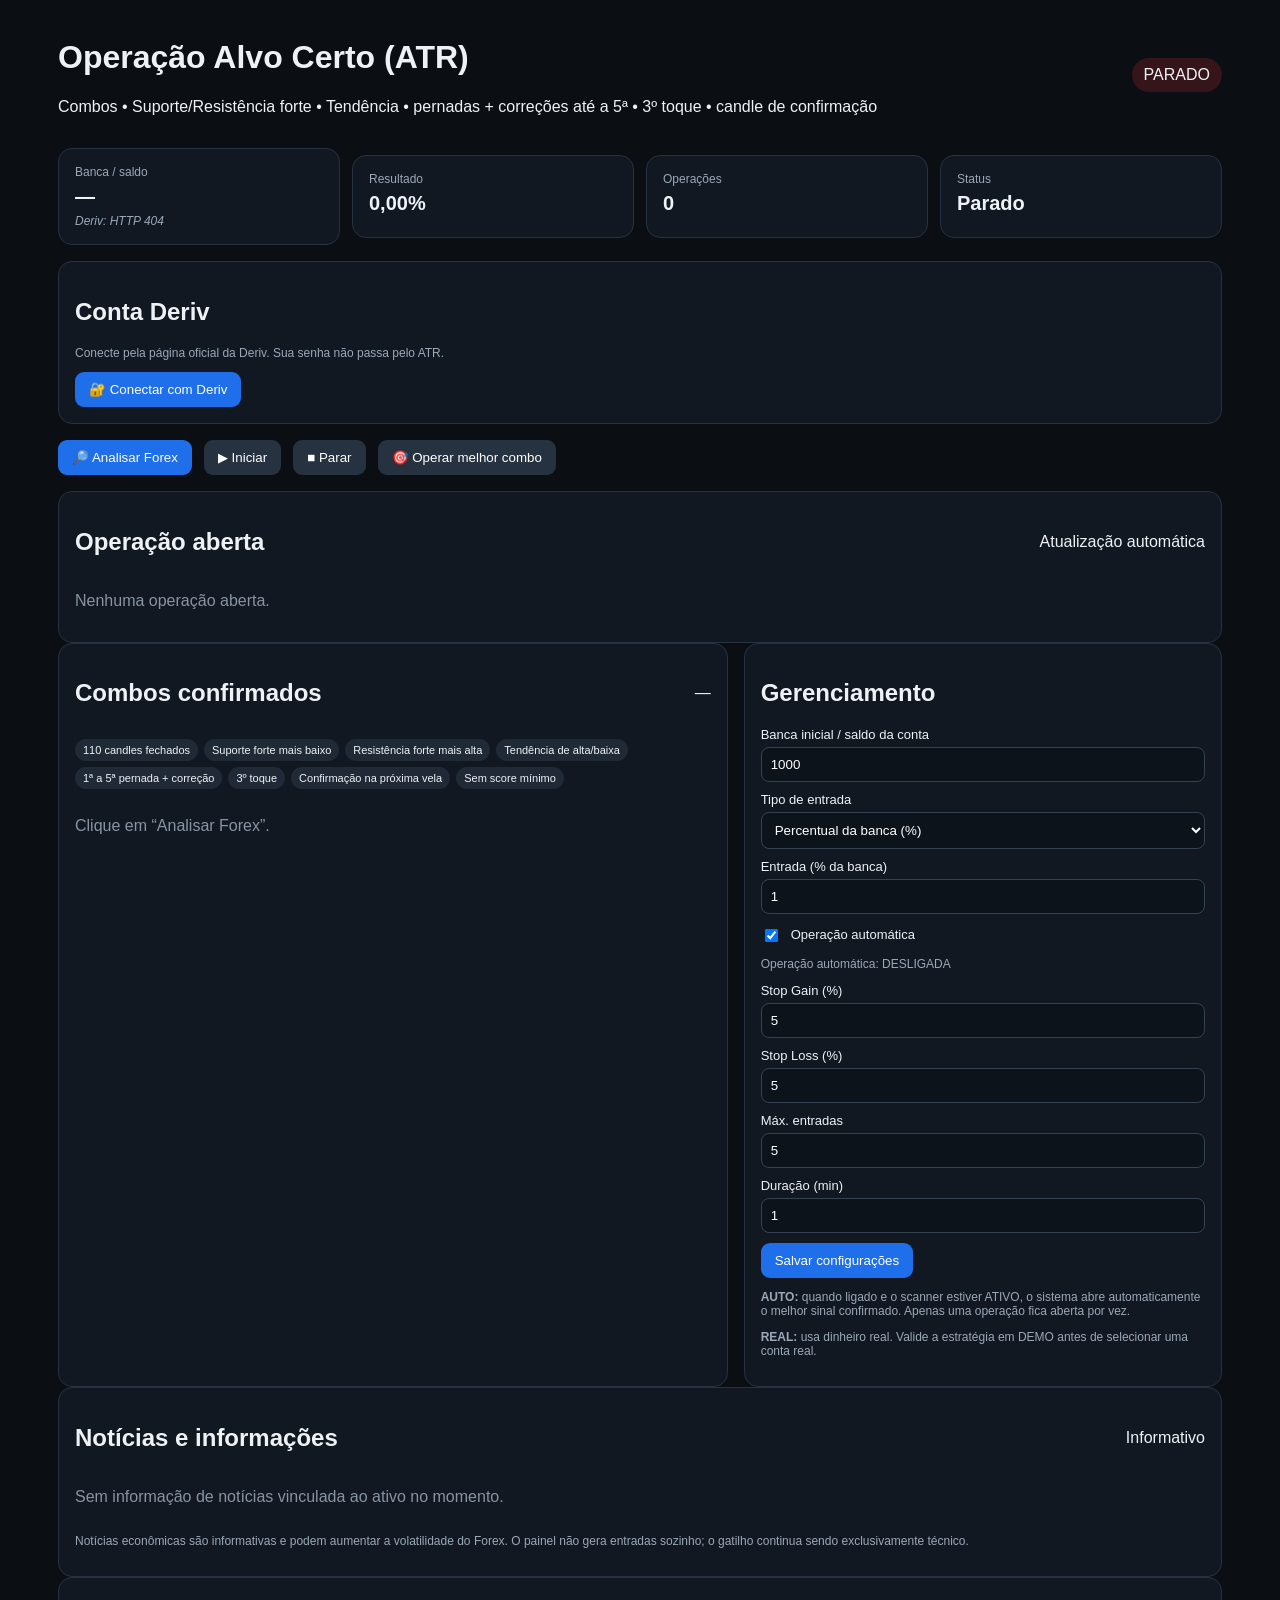
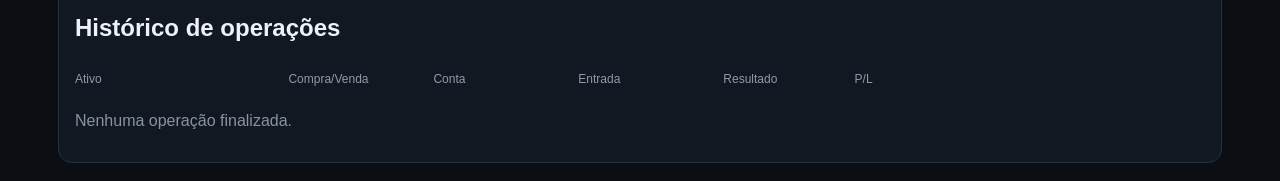
==== commit b210e666: "Update description and signals in index.html" ====
--- a/static/index.html
+++ b/static/index.html
@@ -13,7 +13,7 @@
   <header>
     <div>
       <h1>Operação Alvo Certo <span>(ATR)</span></h1>
-      <p>Combos • Suporte/Resistência forte • Tendência + ABC • 3º toque • próxima vela confirma</p>
+      <p>Combos • Suporte/Resistência forte • Tendência • pernadas + correções até a 5ª • 3º toque • candle de confirmação</p>
     </div>
     <div id="robotBadge" class="badge off">PARADO</div>
   </header>
@@ -63,7 +63,7 @@
         <span>Suporte forte mais baixo</span>
         <span>Resistência forte mais alta</span>
         <span>Tendência de alta/baixa</span>
-        <span>Pernadas A/B/C</span>
+        <span>1ª a 5ª pernada + correção</span>
         <span>3º toque</span>
         <span>Confirmação na próxima vela</span><span>Sem score mínimo</span>
       </div>
